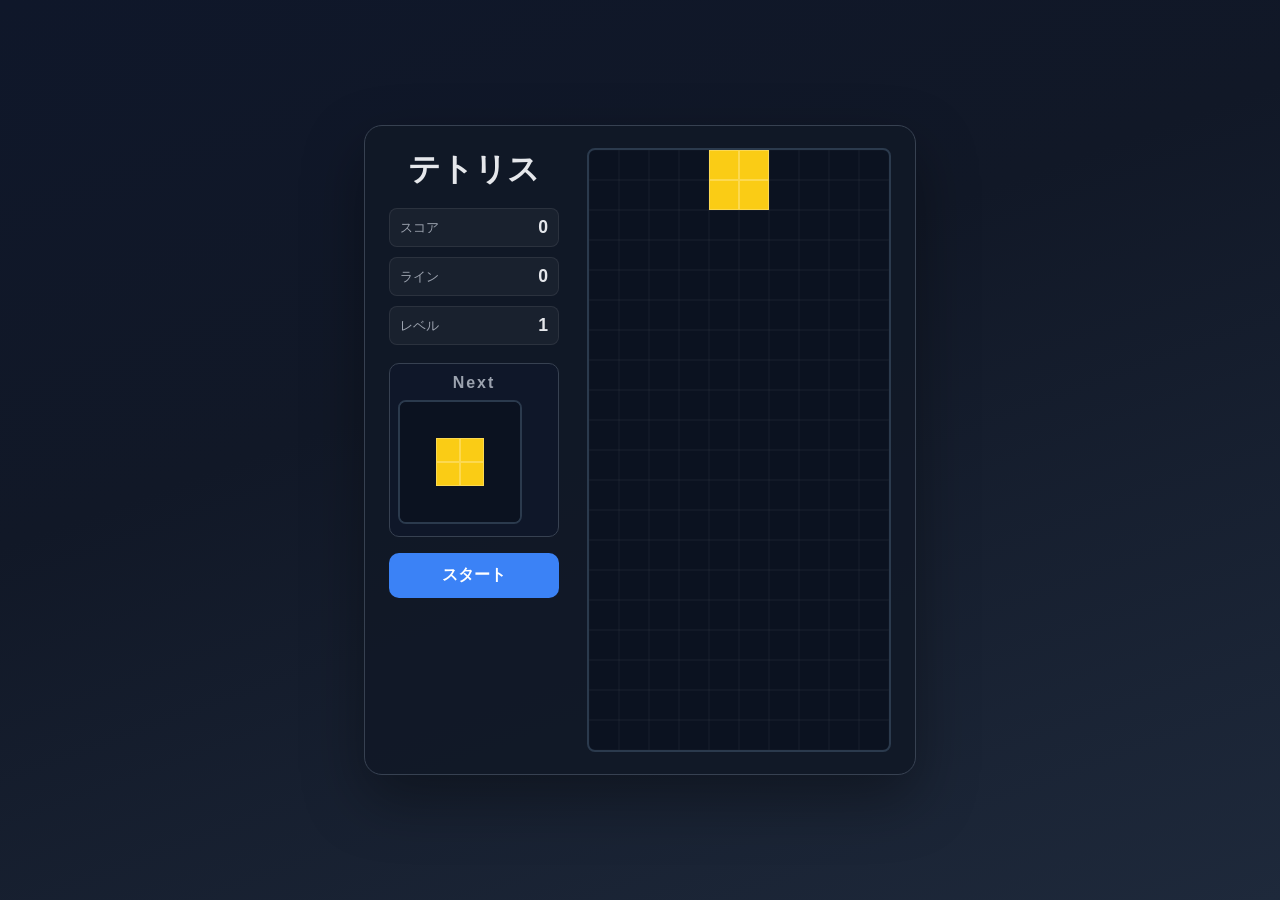
==== index.html @ 7e39c3bd "Add Python calculator and Gradio app" ====
<!DOCTYPE html>
<html lang="ja">
  <head>
    <meta charset="UTF-8" />
    <meta name="viewport" content="width=device-width, initial-scale=1.0" />
    <title>テトリス</title>
    <link rel="stylesheet" href="style.css" />
  </head>
  <body>
    <div class="game-shell">
      <div class="panel">
        <h1>テトリス</h1>
        <div class="stats">
          <div><span>スコア</span><strong id="score">0</strong></div>
          <div><span>ライン</span><strong id="lines">0</strong></div>
          <div><span>レベル</span><strong id="level">1</strong></div>
        </div>
        <div class="next-box">
          <h2>Next</h2>
          <canvas id="nextCanvas" width="120" height="120"></canvas>
        </div>
        <button id="startBtn">スタート</button>
      </div>

      <canvas id="gameCanvas" width="300" height="600" aria-label="テトリスのゲーム画面"></canvas>
    </div>

    <script src="script.js"></script>
  </body>
</html>
---- style.css ----
:root {
  --bg: #111827;
  --panel: #1f2937;
  --panel-border: #374151;
  --screen: #0b1220;
  --text: #e5e7eb;
  --muted: #9ca3af;
  --accent: #60a5fa;
  --button: #3b82f6;
  --button-hover: #2563eb;
  --shadow: rgba(0, 0, 0, 0.35);
}

* {
  box-sizing: border-box;
}

body {
  margin: 0;
  min-height: 100vh;
  display: grid;
  place-items: center;
  background: linear-gradient(160deg, #0f172a, #111827 40%, #1e293b);
  color: var(--text);
  font-family: "Segoe UI", sans-serif;
}

.game-shell {
  display: flex;
  align-items: flex-start;
  gap: 28px;
  background: rgba(17, 24, 39, 0.92);
  border: 1px solid var(--panel-border);
  border-radius: 18px;
  padding: 22px 24px;
  box-shadow: 0 24px 60px var(--shadow);
}

.panel {
  width: 170px;
}

h1 {
  margin: 0 0 16px;
  font-size: 2rem;
  text-align: center;
}

.stats {
  display: grid;
  gap: 10px;
  margin-bottom: 18px;
}

.stats div {
  display: flex;
  justify-content: space-between;
  align-items: center;
  background: rgba(255,255,255,0.04);
  border: 1px solid rgba(255,255,255,0.08);
  border-radius: 8px;
  padding: 8px 10px;
}

.stats span {
  color: var(--muted);
  font-size: 0.82rem;
}

.stats strong {
  font-size: 1.1rem;
}

.next-box {
  padding: 10px 8px 12px;
  border: 1px solid var(--panel-border);
  border-radius: 10px;
  background: rgba(15, 23, 42, 0.8);
  text-align: center;
  margin-bottom: 16px;
}

.next-box h2 {
  margin: 0 0 8px;
  font-size: 1rem;
  letter-spacing: 0.12em;
  color: var(--muted);
}

#nextCanvas,
#gameCanvas {
  display: block;
  background: var(--screen);
  border: 2px solid #2b3a4d;
  border-radius: 8px;
}

button {
  width: 100%;
  border: none;
  border-radius: 10px;
  padding: 12px 16px;
  font-size: 1rem;
  font-weight: 700;
  color: white;
  background: var(--button);
  cursor: pointer;
  transition: transform 0.15s ease, background 0.15s ease;
}

button:hover {
  background: var(--button-hover);
}

button:active {
  transform: translateY(1px);
}

@media (max-width: 600px) {
  .game-shell {
    flex-direction: column;
    align-items: center;
    gap: 18px;
    padding: 18px 16px;
  }

  .panel {
    width: min(100%, 240px);
  }
}
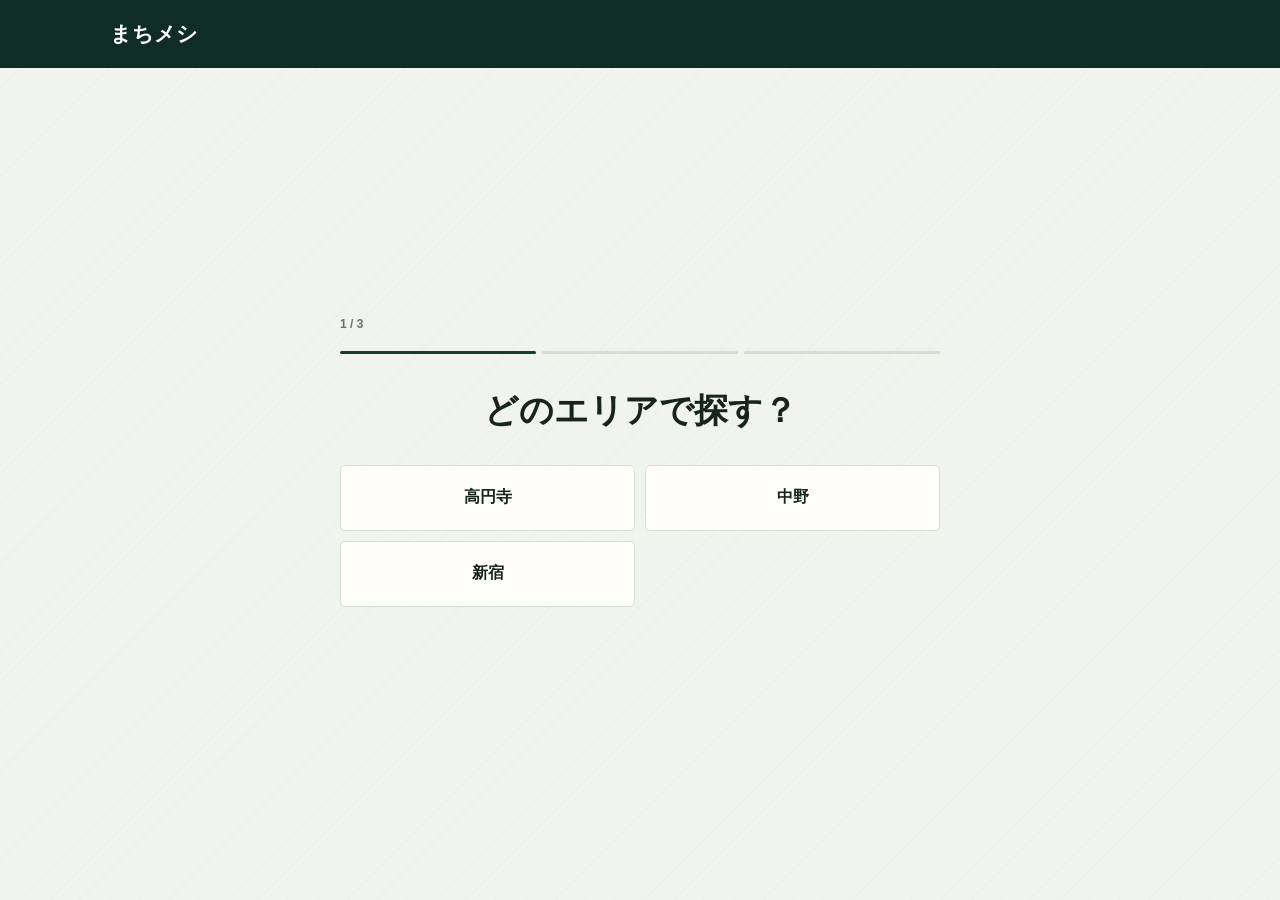
==== commit 3958893f: "Add three-question Hot Pepper sample" ====
--- a/index.html
+++ b/index.html
@@ -1,30 +1,435 @@
-<!DOCTYPE html>
+<!doctype html>
 <html lang="ja">
-  <head>
-    <meta charset="UTF-8" />
-    <meta name="viewport" content="width=device-width, initial-scale=1.0" />
-    <title>テトリス</title>
-    <link rel="stylesheet" href="style.css" />
-  </head>
-  <body>
-    <div class="game-shell">
-      <div class="panel">
-        <h1>テトリス</h1>
-        <div class="stats">
-          <div><span>スコア</span><strong id="score">0</strong></div>
-          <div><span>ライン</span><strong id="lines">0</strong></div>
-          <div><span>レベル</span><strong id="level">1</strong></div>
-        </div>
-        <div class="next-box">
-          <h2>Next</h2>
-          <canvas id="nextCanvas" width="120" height="120"></canvas>
-        </div>
-        <button id="startBtn">スタート</button>
-      </div>
-
-      <canvas id="gameCanvas" width="300" height="600" aria-label="テトリスのゲーム画面"></canvas>
-    </div>
-
-    <script src="script.js"></script>
-  </body>
-</html>
+<head>
+  <meta charset="utf-8">
+  <meta name="viewport" content="width=device-width, initial-scale=1">
+  <meta name="theme-color" content="#163c34">
+  <title>まちメシ | 近くのお店を予算から</title>
+  <style>
+    :root {
+      color-scheme: light;
+      --ink: #16231f;
+      --muted: #64736c;
+      --paper: #f1f4ee;
+      --surface: #fffefa;
+      --line: #dce4dc;
+      --forest: #163c34;
+      --forest-deep: #102c27;
+      --lime: #d8ef78;
+      --tomato: #e46147;
+      --sky: #d9eaf1;
+      --radius: 6px;
+    }
+
+    * { box-sizing: border-box; }
+    body {
+      margin: 0;
+      color: var(--ink);
+      background-color: var(--paper);
+      background-image: repeating-linear-gradient(135deg, transparent 0, transparent 20px, rgba(22, 60, 52, .025) 20px, rgba(22, 60, 52, .025) 21px);
+      font-family: "Avenir Next", "Yu Gothic UI", "Hiragino Kaku Gothic ProN", Meiryo, sans-serif;
+      font-size: 15px;
+    }
+    button, select, input { font: inherit; }
+    button { color: inherit; }
+    button:focus-visible, select:focus-visible, input:focus-visible { outline: 3px solid #e4614770; outline-offset: 2px; }
+
+    .topbar {
+      height: 72px;
+      display: flex;
+      align-items: center;
+      justify-content: space-between;
+      padding: 0 max(24px, calc((100vw - 1240px) / 2));
+      color: white;
+      background: var(--forest-deep);
+    }
+    .brand { display: inline-flex; align-items: center; gap: 11px; color: inherit; font-size: 20px; font-weight: 850; letter-spacing: 0; text-decoration: none; }
+    .brand-mark { width: 34px; height: 34px; display: grid; place-items: center; border-radius: 50%; color: var(--forest-deep); background: var(--lime); font-size: 19px; line-height: 1; }
+    .topbar-right { display: flex; align-items: center; gap: 20px; }
+    .demo-status { display: inline-flex; align-items: center; gap: 8px; color: #dce8df; font-size: 11px; font-weight: 700; letter-spacing: .08em; }
+    .demo-status::before { width: 7px; height: 7px; border-radius: 50%; background: var(--lime); content: ""; }
+    .location-select { min-height: 40px; padding: 0 34px 0 12px; border: 1px solid #ffffff38; border-radius: 4px; color: #fff; background: #ffffff10; cursor: pointer; }
+    .location-select option { color: var(--ink); background: white; }
+
+    main { width: min(1240px, calc(100% - 48px)); margin: 0 auto; padding: 40px 0 68px; }
+    .intro { display: flex; align-items: end; justify-content: space-between; gap: 28px; margin-bottom: 28px; animation: rise-in .48s ease-out both; }
+    .eyebrow { margin: 0 0 10px; color: var(--tomato); font-size: 11px; font-weight: 800; letter-spacing: .12em; text-transform: uppercase; }
+    h1 { margin: 0; font-size: 34px; line-height: 1.25; letter-spacing: 0; }
+    .intro-copy { max-width: 340px; margin: 0 0 3px; color: var(--muted); line-height: 1.8; }
+
+    .workspace { display: grid; grid-template-columns: 312px minmax(0, 1fr); overflow: hidden; min-height: 620px; border: 1px solid var(--line); border-radius: 8px; background: var(--surface); box-shadow: 0 18px 42px #172b2010; animation: rise-in .55s .08s ease-out both; }
+    .filters { padding: 25px 22px; border-right: 1px solid var(--line); background: #f8faf5; }
+    .filter-heading { display: flex; align-items: center; justify-content: space-between; margin: 0 0 25px; }
+    .filter-heading h2 { margin: 0; font-size: 15px; }
+    .step-count { color: var(--muted); font-size: 11px; font-weight: 700; }
+    .step-track { display: grid; grid-template-columns: repeat(3, 1fr); gap: 5px; margin: -10px 0 23px; }
+    .step-track span { height: 3px; border-radius: 2px; background: #dce4dc; }
+    .step-track span.active { background: var(--forest); }
+    .filter-block { padding: 0 0 23px; margin: 0 0 20px; border-bottom: 1px solid var(--line); }
+    .filter-block:last-of-type { border-bottom: 0; }
+    .filter-label { display: flex; align-items: center; justify-content: space-between; gap: 10px; margin-bottom: 12px; font-size: 13px; font-weight: 750; }
+    .filter-number { color: var(--muted); font-size: 10px; font-weight: 700; letter-spacing: .06em; }
+    .category-list { display: grid; grid-template-columns: repeat(2, minmax(0, 1fr)); gap: 7px; }
+    .category-button { min-height: 40px; padding: 7px 8px; border: 1px solid var(--line); border-radius: 4px; background: white; cursor: pointer; transition: border-color .16s ease, background .16s ease, color .16s ease; }
+    .category-button:hover { border-color: #92a69a; }
+    .category-button[aria-pressed="true"] { border-color: var(--forest); color: white; background: var(--forest); }
+    .budget-value { color: var(--forest); font-size: 14px; font-weight: 800; }
+    input[type="range"] { width: 100%; height: 20px; margin: 5px 0 0; accent-color: var(--forest); cursor: pointer; }
+    .range-ends { display: flex; justify-content: space-between; color: var(--muted); font-size: 11px; }
+    .area-row { display: flex; align-items: center; gap: 9px; padding: 11px 12px; border: 1px solid var(--line); border-radius: 4px; background: white; }
+    .area-pin { color: var(--tomato); font-size: 15px; }
+    .area-row select { width: 100%; border: 0; color: var(--ink); background: transparent; font-weight: 700; cursor: pointer; }
+    .find-button { width: 100%; min-height: 46px; margin-top: 2px; border: 0; border-radius: 4px; color: var(--forest-deep); background: var(--lime); font-weight: 850; cursor: pointer; transition: transform .16s ease, background .16s ease; }
+    .find-button:hover { transform: translateY(-1px); background: #cce85a; }
+    .local-note { display: flex; align-items: flex-start; gap: 8px; margin: 15px 0 0; color: var(--muted); font-size: 11px; line-height: 1.6; }
+    .local-note strong { color: var(--forest); }
+
+    .results { min-width: 0; padding: 25px 28px 29px; }
+    .results-top { display: flex; align-items: center; justify-content: space-between; gap: 20px; margin-bottom: 19px; }
+    .results-title { margin: 0; font-size: 20px; }
+    .results-subtitle { margin: 5px 0 0; color: var(--muted); font-size: 12px; }
+    .sort-control { display: flex; gap: 3px; padding: 3px; border: 1px solid var(--line); border-radius: 5px; background: #f7f9f4; }
+    .sort-button { min-height: 32px; padding: 0 10px; border: 0; border-radius: 3px; color: var(--muted); background: transparent; font-size: 11px; font-weight: 700; cursor: pointer; }
+    .sort-button[aria-pressed="true"] { color: white; background: var(--forest); }
+    .result-list { display: grid; gap: 10px; }
+    .restaurant { display: grid; grid-template-columns: 178px minmax(0, 1fr) auto; align-items: center; gap: 17px; min-height: 132px; padding: 10px; border: 1px solid var(--line); border-radius: var(--radius); background: white; animation: card-in .35s ease-out both; }
+    .restaurant-image { width: 100%; height: 110px; display: block; object-fit: cover; border-radius: 3px; background: var(--sky); }
+    .restaurant-content { min-width: 0; align-self: stretch; display: flex; flex-direction: column; justify-content: center; }
+    .restaurant-meta { display: flex; align-items: center; flex-wrap: wrap; gap: 7px; margin-bottom: 7px; color: var(--muted); font-size: 10px; }
+    .genre { color: var(--forest); font-weight: 800; }
+    .dot { width: 3px; height: 3px; border-radius: 50%; background: #9aa9a0; }
+    .restaurant-name { overflow: hidden; margin: 0 0 6px; font-size: 17px; text-overflow: ellipsis; white-space: nowrap; }
+    .restaurant-desc { overflow: hidden; margin: 0; color: var(--muted); font-size: 11px; text-overflow: ellipsis; white-space: nowrap; }
+    .restaurant-tags { display: flex; flex-wrap: wrap; gap: 5px; margin-top: 9px; }
+    .tag { padding: 4px 7px; border-radius: 3px; color: #53665d; background: #edf3eb; font-size: 10px; }
+    .restaurant-aside { width: 105px; display: flex; flex-direction: column; align-items: flex-end; gap: 8px; }
+    .price { font-size: 16px; font-weight: 850; white-space: nowrap; }
+    .rating { color: #a94e34; font-size: 11px; font-weight: 800; }
+    .choose-button { width: 100%; min-height: 34px; border: 1px solid var(--forest); border-radius: 4px; color: var(--forest); background: white; font-size: 11px; font-weight: 800; cursor: pointer; transition: color .16s ease, background .16s ease; }
+    .choose-button:hover, .choose-button[aria-pressed="true"] { color: white; background: var(--forest); }
+    .empty-state { padding: 52px 20px; border: 1px dashed #b9c8bb; border-radius: 5px; color: var(--muted); text-align: center; }
+    .empty-state strong { display: block; margin-bottom: 7px; color: var(--ink); font-size: 15px; }
+    .result-foot { display: flex; justify-content: space-between; gap: 12px; margin-top: 15px; color: var(--muted); font-size: 10px; }
+    .picked-bar { position: sticky; z-index: 2; bottom: 14px; display: none; width: fit-content; max-width: calc(100% - 28px); align-items: center; gap: 12px; margin: 18px auto 0; padding: 9px 10px 9px 15px; border: 1px solid #375d50; border-radius: 5px; color: white; background: var(--forest-deep); box-shadow: 0 8px 22px #102c2730; font-size: 12px; }
+    .picked-bar.visible { display: flex; animation: rise-in .24s ease-out both; }
+    .picked-bar button { min-height: 32px; padding: 0 12px; border: 0; border-radius: 3px; color: var(--forest-deep); background: var(--lime); font-size: 11px; font-weight: 850; cursor: pointer; }
+
+    dialog { width: min(440px, calc(100% - 32px)); padding: 0; border: 0; border-radius: 7px; color: var(--ink); box-shadow: 0 24px 80px #101b1770; }
+    dialog::backdrop { background: #102c2780; backdrop-filter: blur(3px); }
+    .dialog-image { width: 100%; height: 210px; display: block; object-fit: cover; }
+    .dialog-body { padding: 20px; }
+    .dialog-body h2 { margin: 0 0 7px; font-size: 21px; }
+    .dialog-body p { margin: 0 0 16px; color: var(--muted); line-height: 1.7; }
+    .dialog-actions { display: flex; justify-content: flex-end; gap: 8px; }
+    .dialog-actions button { min-height: 38px; padding: 0 13px; border: 1px solid var(--line); border-radius: 4px; background: white; font-weight: 750; cursor: pointer; }
+    .dialog-actions .confirm { border-color: var(--forest); color: white; background: var(--forest); }
+    footer { display: flex; justify-content: space-between; gap: 12px; width: min(1240px, calc(100% - 48px)); margin: 0 auto; padding: 0 0 28px; color: var(--muted); font-size: 10px; }
+    @keyframes rise-in { from { opacity: 0; transform: translateY(9px); } to { opacity: 1; transform: translateY(0); } }
+    @keyframes card-in { from { opacity: 0; transform: translateY(5px); } to { opacity: 1; transform: translateY(0); } }
+
+    @media (max-width: 900px) {
+      main { width: min(100% - 32px, 720px); padding-top: 29px; }
+      .workspace { grid-template-columns: 260px minmax(0, 1fr); }
+      .filters { padding: 22px 17px; }
+      .results { padding: 22px 17px; }
+      .restaurant { grid-template-columns: 130px minmax(0, 1fr); gap: 12px; }
+      .restaurant-image { height: 105px; }
+      .restaurant-aside { grid-column: 2; width: auto; flex-direction: row; justify-content: space-between; align-items: center; }
+      .choose-button { width: auto; padding: 0 10px; }
+    }
+    @media (max-width: 640px) {
+      .topbar { height: 62px; padding: 0 16px; }
+      .brand { font-size: 18px; }
+      .brand-mark { width: 31px; height: 31px; }
+      .topbar-right { gap: 9px; }
+      .demo-status { font-size: 9px; letter-spacing: .04em; }
+      .location-select { max-width: 132px; min-height: 36px; padding-left: 8px; font-size: 12px; }
+      main { width: calc(100% - 28px); padding: 27px 0 45px; }
+      .intro { display: block; margin-bottom: 19px; }
+      h1 { font-size: 27px; }
+      .intro-copy { margin-top: 10px; font-size: 13px; }
+      .workspace { grid-template-columns: minmax(0, 1fr); min-height: 0; }
+      .filters { padding: 19px 16px 17px; border-right: 0; border-bottom: 1px solid var(--line); }
+      .filter-heading { margin-bottom: 19px; }
+      .filter-block { display: inline-block; width: calc(50% - 8px); vertical-align: top; margin: 0 12px 14px 0; padding-bottom: 0; border: 0; }
+      .filter-block:nth-of-type(3) { margin-right: 0; }
+      .category-block { display: block; width: 100%; margin-right: 0; padding-bottom: 16px; border-bottom: 1px solid var(--line); }
+      .category-list { grid-template-columns: repeat(4, minmax(0, 1fr)); gap: 5px; }
+      .category-button { min-height: 38px; padding: 5px 3px; font-size: 11px; }
+      .area-row { padding: 8px; }
+      .find-button { min-height: 42px; }
+      .local-note { margin-top: 9px; }
+      .results { padding: 19px 13px 20px; }
+      .results-top { align-items: flex-start; flex-direction: column; gap: 12px; }
+      .results-title { font-size: 18px; }
+      .sort-control { align-self: stretch; }
+      .sort-button { flex: 1; }
+      .restaurant { grid-template-columns: 96px minmax(0, 1fr); gap: 10px; padding: 8px; }
+      .restaurant-image { height: 92px; }
+      .restaurant-name { font-size: 15px; }
+      .restaurant-desc { max-width: 100%; font-size: 10px; }
+      .restaurant-tags { gap: 4px; margin-top: 6px; }
+      .tag { padding: 3px 5px; font-size: 9px; }
+      .restaurant-aside { grid-column: 1 / -1; margin-top: 0; }
+      .restaurant-meta { gap: 5px; font-size: 9px; }
+      .price { font-size: 14px; }
+      .result-foot { flex-direction: column; gap: 4px; }
+      footer { width: calc(100% - 28px); flex-direction: column; }
+    }
+    @media (prefers-reduced-motion: reduce) {
+      *, *::before, *::after { scroll-behavior: auto !important; animation-duration: .01ms !important; animation-iteration-count: 1 !important; transition-duration: .01ms !important; }
+    }
+
+    [hidden] { display: none !important; }
+    .topbar { height: 68px; padding: 0 max(22px, calc((100vw - 1060px) / 2)); }
+    .brand { font-size: 21px; }
+    .topbar-action { min-height: 38px; padding: 0 13px; border: 1px solid #ffffff75; border-radius: 4px; color: white; background: transparent; font-size: 12px; font-weight: 750; cursor: pointer; }
+    .topbar-action:hover { color: var(--forest-deep); background: white; }
+    main { width: min(1060px, calc(100% - 40px)); min-height: calc(100vh - 68px); padding: 0 0 42px; }
+    .question-view { width: min(760px, 100%); min-height: calc(100vh - 112px); display: flex; flex-direction: column; align-items: center; justify-content: center; margin: 0 auto; text-align: center; animation: rise-in .35s ease-out both; }
+    .question-nav { width: min(600px, 100%); display: flex; align-items: center; justify-content: space-between; margin-bottom: 20px; }
+    .question-count { color: var(--muted); font-size: 12px; font-weight: 750; font-variant-numeric: tabular-nums; }
+    .back-button { min-height: 34px; padding: 0 10px; border: 1px solid var(--line); border-radius: 4px; color: var(--muted); background: var(--surface); font-size: 12px; font-weight: 700; cursor: pointer; }
+    .progress-track { width: min(600px, 100%); display: grid; grid-template-columns: repeat(3, 1fr); gap: 6px; margin-bottom: 34px; }
+    .progress-track span { height: 3px; border-radius: 3px; background: #d5ded5; }
+    .progress-track span.current, .progress-track span.done { background: var(--forest); }
+    .question-title { max-width: 100%; margin: 0 0 32px; font-size: 34px; line-height: 1.3; letter-spacing: 0; }
+    .question-options { width: min(600px, 100%); display: grid; grid-template-columns: repeat(2, minmax(0, 1fr)); gap: 10px; }
+    .answer-button { min-height: 66px; padding: 13px 16px; border: 1px solid #d4ded5; border-radius: 5px; color: var(--ink); background: var(--surface); font-size: 16px; font-weight: 750; cursor: pointer; transition: transform .15s ease, border-color .15s ease, background .15s ease, color .15s ease; }
+    .answer-button:hover { transform: translateY(-2px); border-color: var(--forest); }
+    .answer-button[aria-pressed="true"] { border-color: var(--forest); color: white; background: var(--forest); }
+    .question-error { margin: 20px 0 0; color: #a33e2c; font-size: 13px; }
+    .result-view { padding: 35px 0 24px; animation: rise-in .35s ease-out both; }
+    .result-toolbar { display: flex; align-items: end; justify-content: space-between; gap: 18px; margin-bottom: 18px; }
+    .result-kicker { margin: 0 0 7px; color: var(--tomato); font-size: 10px; font-weight: 800; letter-spacing: .11em; }
+    .result-heading { margin: 0; font-size: 27px; }
+    .condition-list { display: flex; flex-wrap: wrap; gap: 7px; margin: 0 0 20px; }
+    .condition-chip { padding: 6px 9px; border: 1px solid var(--line); border-radius: 4px; color: #45574f; background: var(--surface); font-size: 11px; }
+    .result-message { min-height: 22px; margin: 0 0 12px; color: var(--muted); font-size: 13px; }
+    .result-list { display: grid; gap: 11px; }
+    .restaurant { grid-template-columns: 188px minmax(0, 1fr) auto; min-height: 144px; gap: 17px; }
+    .restaurant-media { position: relative; width: 100%; height: 120px; overflow: hidden; border-radius: 3px; background: #dce9e2; }
+    .restaurant-image { width: 100%; height: 100%; object-fit: cover; }
+    .photo-credit { position: absolute; right: 0; bottom: 0; left: 0; padding: 4px 5px; color: white; background: #102c27c9; font-size: 9px; line-height: 1.3; }
+    .restaurant-address { margin: 5px 0 0; color: var(--muted); font-size: 10px; line-height: 1.5; }
+    .restaurant-aside { width: 122px; }
+    .price { white-space: normal; text-align: right; }
+    .hotpepper-link { display: inline-flex; min-height: 34px; align-items: center; justify-content: center; padding: 0 9px; border: 1px solid var(--forest); border-radius: 4px; color: var(--forest); font-size: 11px; font-weight: 800; text-align: center; text-decoration: none; }
+    .hotpepper-link:hover { color: white; background: var(--forest); }
+    .empty-state { padding: 48px 20px; border: 1px dashed #b9c8bb; border-radius: 5px; color: var(--muted); text-align: center; }
+    .empty-state strong { display: block; margin-bottom: 6px; color: var(--ink); }
+    .api-credit { margin-top: 22px; padding-top: 13px; border-top: 1px solid var(--line); color: var(--muted); font-size: 11px; }
+    .api-credit a { color: var(--forest); font-weight: 750; }
+
+    @media (max-width: 640px) {
+      .topbar { height: 60px; padding: 0 16px; }
+      .brand { font-size: 19px; }
+      main { width: calc(100% - 28px); min-height: calc(100vh - 60px); padding-bottom: 24px; }
+      .question-view { min-height: calc(100vh - 84px); justify-content: center; }
+      .question-nav { margin-bottom: 16px; }
+      .progress-track { margin-bottom: 28px; }
+      .question-title { margin-bottom: 25px; font-size: 27px; }
+      .question-options { grid-template-columns: minmax(0, 1fr); gap: 8px; }
+      .answer-button { min-height: 54px; padding: 11px 14px; font-size: 15px; }
+      .result-view { padding-top: 25px; }
+      .result-toolbar { align-items: start; }
+      .result-heading { font-size: 23px; }
+      .restaurant { grid-template-columns: 88px minmax(0, 1fr); min-height: 0; gap: 10px; padding: 8px; }
+      .restaurant-media { height: 88px; }
+      .restaurant-name { font-size: 15px; }
+      .restaurant-meta { gap: 5px; font-size: 9px; }
+      .restaurant-desc { font-size: 10px; white-space: normal; }
+      .restaurant-address { font-size: 9px; }
+      .restaurant-aside { grid-column: 1 / -1; width: auto; flex-direction: row; align-items: center; justify-content: space-between; }
+      .price { text-align: left; }
+      .result-toolbar .topbar-action { flex: 0 0 auto; }
+    }
+  </style>
+</head>
+<body>
+  <header class="topbar">
+    <a class="brand" href="#" aria-label="まちメシ">まちメシ</a>
+    <button class="topbar-action" id="editConditions" type="button" hidden>条件を変更</button>
+  </header>
+
+  <main>
+    <section class="question-view" id="questionView" aria-labelledby="questionTitle">
+      <div class="question-nav"><button class="back-button" id="backQuestion" type="button" hidden>戻る</button><span class="question-count" id="questionCount"></span></div>
+      <div class="progress-track" id="progressTrack" aria-hidden="true"></div>
+      <h1 class="question-title" id="questionTitle"></h1>
+      <div class="question-options" id="answerOptions"></div>
+      <p class="question-error" id="questionError" role="alert" hidden></p>
+    </section>
+
+    <section class="result-view" id="resultView" aria-labelledby="resultHeading" hidden>
+      <div class="result-toolbar"><div><p class="result-kicker">HOT PEPPER GOURMET</p><h1 class="result-heading" id="resultHeading">お店の候補</h1></div></div>
+      <div class="condition-list" id="conditionList"></div>
+      <p class="result-message" id="resultMessage" role="status" aria-live="polite"></p>
+      <div class="result-list" id="resultList"></div>
+      <p class="api-credit">Powered by <a href="https://webservice.recruit.co.jp/" target="_blank" rel="noopener noreferrer">ホットペッパーグルメ Webサービス</a></p>
+    </section>
+  </main>
+
+  <script src="./hotpepper-config.js"></script>
+  <script>
+    const endpoint = "https://webservice.recruit.co.jp/hotpepper/gourmet/v1/";
+    const questions = [
+      { key: "area", title: "どのエリアで探す？", options: [{ label: "高円寺", value: "高円寺" }, { label: "中野", value: "中野" }, { label: "新宿", value: "新宿" }] },
+      { key: "genre", title: "どんなジャンルがいい？", options: [{ label: "指定しない", value: "" }, { label: "居酒屋", value: "G001" }, { label: "和食", value: "G004" }, { label: "焼肉", value: "G008" }, { label: "ラーメン", value: "G013" }, { label: "カフェ", value: "G014" }] },
+      { key: "budget", title: "予算の目安は？", options: [{ label: "2,000円まで", value: "B001" }, { label: "2,001〜3,000円", value: "B002" }, { label: "3,001〜4,000円", value: "B003" }, { label: "こだわらない", value: "" }] }
+    ];
+    const state = { step: 0, answers: {} };
+    const questionView = document.querySelector("#questionView");
+    const resultView = document.querySelector("#resultView");
+    const answersElement = document.querySelector("#answerOptions");
+    const resultsElement = document.querySelector("#resultList");
+
+    function renderQuestion() {
+      const question = questions[state.step];
+      questionView.hidden = false;
+      resultView.hidden = true;
+      document.querySelector("#editConditions").hidden = true;
+      document.querySelector("#questionTitle").textContent = question.title;
+      document.querySelector("#questionCount").textContent = `${state.step + 1} / ${questions.length}`;
+      document.querySelector("#backQuestion").hidden = state.step === 0;
+      document.querySelector("#questionError").hidden = true;
+      const progress = document.querySelector("#progressTrack");
+      progress.replaceChildren(...questions.map((_, index) => {
+        const segment = document.createElement("span");
+        if (index < state.step) segment.classList.add("done");
+        if (index === state.step) segment.classList.add("current");
+        return segment;
+      }));
+      answersElement.replaceChildren(...question.options.map((option) => {
+        const button = document.createElement("button");
+        button.type = "button";
+        button.className = "answer-button";
+        button.textContent = option.label;
+        button.setAttribute("aria-pressed", String(Object.hasOwn(state.answers, question.key) && state.answers[question.key] === option.value));
+        button.addEventListener("click", () => {
+          state.answers[question.key] = option.value;
+          if (state.step === questions.length - 1) {
+            searchShops();
+          } else {
+            state.step += 1;
+            renderQuestion();
+          }
+        });
+        return button;
+      }));
+    }
+
+    function renderConditions() {
+      const labels = questions.map((question) => {
+        const option = question.options.find((item) => item.value === state.answers[question.key]);
+        return option ? option.label : "";
+      }).filter(Boolean);
+      const chips = document.querySelector("#conditionList");
+      chips.replaceChildren(...labels.map((label) => {
+        const chip = document.createElement("span");
+        chip.className = "condition-chip";
+        chip.textContent = label;
+        return chip;
+      }));
+    }
+
+    function addShopCard(shop) {
+      const card = document.createElement("article");
+      card.className = "restaurant";
+      const media = document.createElement("div");
+      media.className = "restaurant-media";
+      const imageUrl = shop.photo?.pc?.l || shop.photo?.pc?.m || shop.photo?.pc?.s;
+      if (imageUrl) {
+        const image = document.createElement("img");
+        image.className = "restaurant-image";
+        image.src = imageUrl;
+        image.alt = `${shop.name}の店舗写真`;
+        image.loading = "lazy";
+        image.addEventListener("error", () => media.remove(), { once: true });
+        media.append(image);
+        const credit = document.createElement("small");
+        credit.className = "photo-credit";
+        credit.textContent = "画像提供：ホットペッパー グルメ";
+        media.append(credit);
+      } else {
+        media.setAttribute("aria-hidden", "true");
+      }
+
+      const content = document.createElement("div");
+      content.className = "restaurant-content";
+      const meta = document.createElement("div");
+      meta.className = "restaurant-meta";
+      meta.textContent = [shop.genre?.name, shop.station_name].filter(Boolean).join(" · ");
+      const name = document.createElement("h2");
+      name.className = "restaurant-name";
+      name.textContent = shop.name || "店名未登録";
+      const description = document.createElement("p");
+      description.className = "restaurant-desc";
+      description.textContent = shop.catch || shop.access || "店舗情報を見る";
+      const address = document.createElement("p");
+      address.className = "restaurant-address";
+      address.textContent = shop.address || "";
+      content.append(meta, name, description, address);
+
+      const aside = document.createElement("div");
+      aside.className = "restaurant-aside";
+      const budget = document.createElement("span");
+      budget.className = "price";
+      budget.textContent = shop.budget?.average || shop.budget?.name || "予算情報なし";
+      aside.append(budget);
+      const shopUrl = shop.urls?.pc;
+      if (shopUrl) {
+        const link = document.createElement("a");
+        link.className = "hotpepper-link";
+        link.href = shopUrl;
+        link.target = "_blank";
+        link.rel = "noopener noreferrer";
+        link.textContent = "Hot Pepper で見る";
+        aside.append(link);
+      }
+      card.append(media, content, aside);
+      resultsElement.append(card);
+    }
+
+    async function searchShops() {
+      questionView.hidden = true;
+      resultView.hidden = false;
+      document.querySelector("#editConditions").hidden = false;
+      document.querySelector("#resultHeading").textContent = `${state.answers.area}のお店`;
+      document.querySelector("#resultMessage").textContent = "店舗を検索しています…";
+      resultsElement.replaceChildren();
+      renderConditions();
+      if (!window.HOTPEPPER_API_KEY) {
+        document.querySelector("#resultMessage").textContent = "ローカル設定ファイル hotpepper-config.js が見つかりません。";
+        return;
+      }
+      const params = new URLSearchParams({ key: window.HOTPEPPER_API_KEY, format: "json", keyword: state.answers.area, large_area: "Z011", count: "20", order: "4" });
+      if (state.answers.genre) params.set("genre", state.answers.genre);
+      if (state.answers.budget) params.set("budget", state.answers.budget);
+      try {
+        const response = await fetch(`${endpoint}?${params}`);
+        const payload = await response.json();
+        const results = payload.results;
+        if (results?.error) throw new Error(results.error.message || "API エラーが発生しました。");
+        const shops = Array.isArray(results?.shop) ? results.shop : results?.shop ? [results.shop] : [];
+        document.querySelector("#resultMessage").textContent = shops.length
+          ? `${results.results_available || shops.length}件のお店が見つかりました。`
+          : "条件に合うお店がありません。条件を変えてお試しください。";
+        shops.forEach(addShopCard);
+      } catch (error) {
+        document.querySelector("#resultMessage").textContent = `検索できませんでした。${error.message || "通信状態を確認してください。"}`;
+      }
+    }
+
+    document.querySelector("#backQuestion").addEventListener("click", () => {
+      if (state.step > 0) state.step -= 1;
+      renderQuestion();
+    });
+    document.querySelector("#editConditions").addEventListener("click", () => {
+      state.step = 0;
+      renderQuestion();
+    });
+    renderQuestion();
+  </script>
+</body>
+</html>
